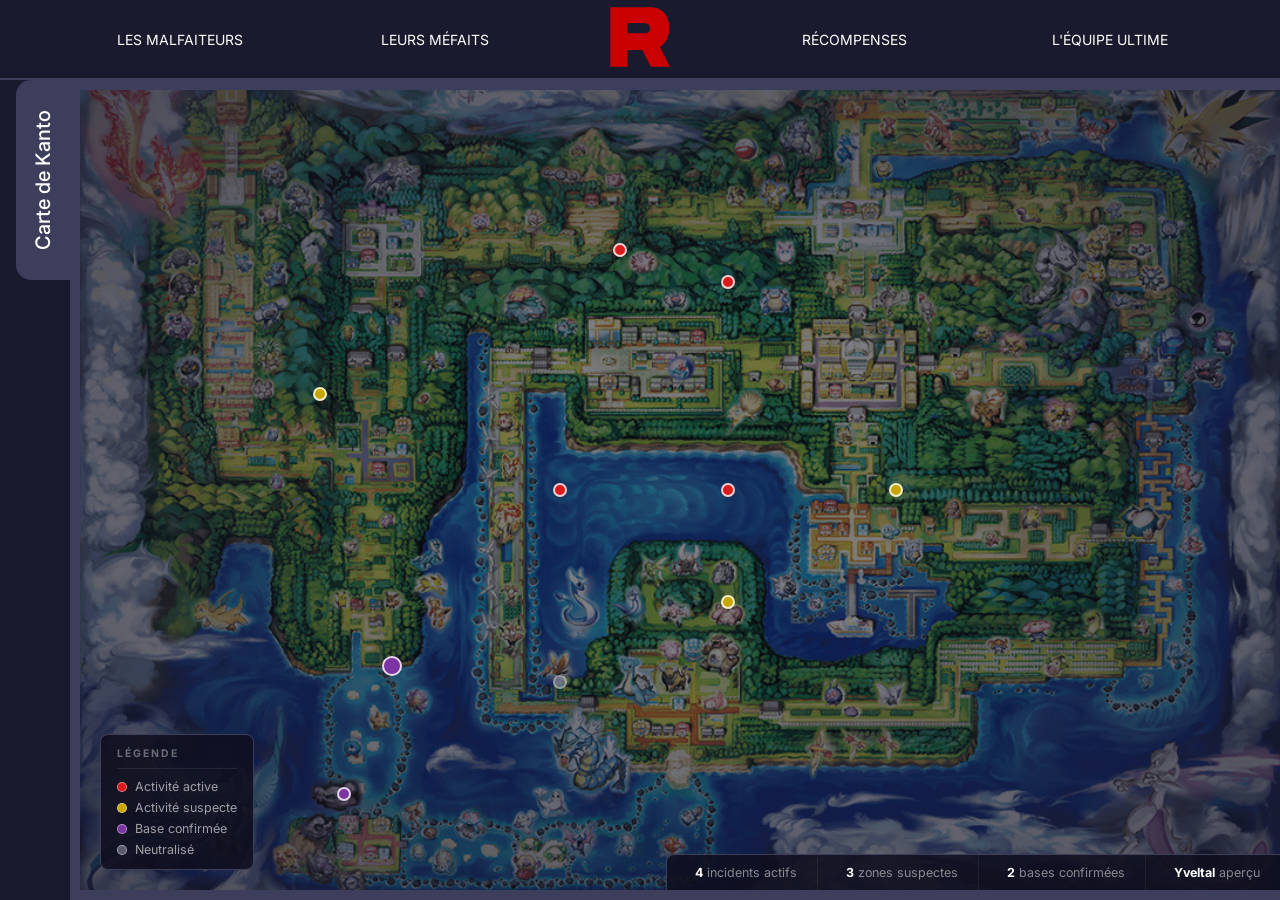
==== carte-kanto.html @ 376a5fc6 "uwu" ====
<!DOCTYPE html>
<html lang="fr">
    <head>
        <meta charset="UTF-8">
        <meta name="viewport" content="width=device-width, initial-scale=1.0">
        <title>Carte de Kanto - Projet R</title>
        <link rel="stylesheet" href="./static/styles/styles.css">
        <link rel="stylesheet" href="./static/styles/header.css">
        <link rel="stylesheet" href="./static/styles/carte-kanto.css">
        <link href="https://cdn.boxicons.com/3.0.8/fonts/basic/boxicons.min.css" rel="stylesheet">
    </head>
    <body>
        <div class="header">
            <nav>
                <div class="nav-left">
                    <div class="dropdown">
                        <div class="dropdown-toggle">
                            Les malfaiteurs
                            <i class="bx bx-chevron-down"></i>
                        </div>
                        <ul>
                            <li><a href="./chef.html">Le chef</a></li>
                            <li><a href="./sous-fifres.html">Les sous-fifres</a></li>
                        </ul>
                    </div>
                    <div class="dropdown">
                        <div class="dropdown-toggle">
                            Leurs méfaits
                            <i class="bx bx-chevron-down"></i>
                        </div>
                        <ul>
                            <li><a href="./journal.html">Journal</a></li>
                            <li><a href="./signaler-mefait.html">Signaler un méfait</a></li>
                            <li><a href="./carte-kanto.html">Carte de Kanto</a></li>
                        </ul>
                    </div>
                </div>
                <a href="/" class="nav-logo">
                    <img src="./static/images/logo.png" alt="Logo" class="logo">
                </a>
                <div class="nav-right">
                    <a href="./recompenses.html" class="nav-btn">Récompenses</a>
                    <a href="./equipe-ultime.html" class="nav-btn">L'équipe ultime</a>
                </div>
            </nav>
        </div>

        <main>
            <div class="map-wrapper" id="map-top">
                <div class="title">
                    <h1>Carte de Kanto</h1>
                </div>
                <section class="map-container">

                    <!-- Image de fond — remplacer par ./static/images/kanto-map.png -->
                    <img src="./static/images/kanto-map.png" alt="Carte de Kanto" class="map-bg">
                    <div class="map-overlay"></div>

                    <!-- ══ MARQUEURS ══════════════════════════════ -->
                    <div class="markers">

                        <!-- Jadielle Ville — QG Giovanni -->
                        <div class="marker tip-right marker-boss" style="left: 26%; top: 72%">
                            <div class="marker-dot dot-purple"></div>
                            <div class="marker-card card-boss">
                                <h4><i class="bx bx-crown"></i> Jadielle Ville</h4>
                                <p><strong>Arène de Giovanni.</strong> Le champion d'arène cache sa véritable identité de chef de la Team Rocket. Centre de commandement principal. Ethernatos serait détenu ici.</p>
                                <span class="status-badge status-confirme">QG Principal</span>
                            </div>
                        </div>

                        <!-- Cramois'Île — Labo Mewtwo -->
                        <div class="marker tip-right" style="left: 22%; top: 88%">
                            <div class="marker-dot dot-purple"></div>
                            <div class="marker-card">
                                <h4>Cramois'Île</h4>
                                <p><strong>Ancien laboratoire du Projet Mewtwo.</strong> Partiellement détruit lors de l'évasion de Mewtwo. Des expériences continuent dans les sous-sols.</p>
                                <span class="status-badge status-confirme">Base scientifique</span>
                            </div>
                        </div>

                        <!-- Céladopole — Casino -->
                        <div class="marker" style="left: 40%; top: 50%">
                            <div class="marker-dot dot-red"></div>
                            <div class="marker-card">
                                <h4>Céladopole</h4>
                                <p><strong>Casino clandestin.</strong> Façade légale pour le blanchiment d'argent. Accès secret vers une base souterraine. Miaouss Gigamax y a été aperçu récemment.</p>
                                <span class="status-badge status-actif">Activité intense</span>
                            </div>
                        </div>

                        <!-- Safrania — Tour Silph -->
                        <div class="marker" style="left: 54%; top: 50%">
                            <div class="marker-dot dot-red"></div>
                            <div class="marker-card">
                                <h4>Safrania</h4>
                                <p><strong>Tour Silph sous surveillance.</strong> Giovanni a tenté de voler la Master Ball. Des agents infiltrés dans l'entreprise surveillent les nouvelles technologies.</p>
                                <span class="status-badge status-actif">Infiltration active</span>
                            </div>
                        </div>

                        <!-- Azuria — Grotte Mewtwo -->
                        <div class="marker tip-bottom" style="left: 54%; top: 24%">
                            <div class="marker-dot dot-red"></div>
                            <div class="marker-card">
                                <h4>Azuria</h4>
                                <p><strong>Grotte Azurée.</strong> Dernier repaire connu de Mewtwo. La Team Rocket tente de le recapturer. Jessie et James ont été vus dans les environs avec Giratina.</p>
                                <span class="status-badge status-actif">Opération en cours</span>
                            </div>
                        </div>

                        <!-- Carminha -->
                        <div class="marker tip-right" style="left: 20%; top: 38%">
                            <div class="marker-dot dot-gold"></div>
                            <div class="marker-card">
                                <h4>Carminha</h4>
                                <p><strong>Point de recrutement.</strong> Des agents approchent les dresseurs débutants. Proposition de "partenariat" suspecté d'être du recrutement forcé.</p>
                                <span class="status-badge status-suspecte">Recrutement</span>
                            </div>
                        </div>

                        <!-- Lavanville — Tour Pokémon -->
                        <div class="marker" style="left: 68%; top: 50%">
                            <div class="marker-dot dot-gold"></div>
                            <div class="marker-card">
                                <h4>Lavanville</h4>
                                <p><strong>Tour Pokémon.</strong> Branette (Pokémon de Jessie) a été créée ici selon nos sources. Des perturbations spectrales anormales détectées.</p>
                                <span class="status-badge status-suspecte">Activité spectrale</span>
                            </div>
                        </div>

                        <!-- Argenta -->
                        <div class="marker" style="left: 54%; top: 64%">
                            <div class="marker-dot dot-gold"></div>
                            <div class="marker-card">
                                <h4>Argenta</h4>
                                <p><strong>Port de contrebande.</strong> James utilise le ferry pour transporter Sepiatroce et des Pokémon volés vers d'autres régions.</p>
                                <span class="status-badge status-suspecte">Trafic maritime</span>
                            </div>
                        </div>

                        <!-- Route 24 — Apparition Yveltal -->
                        <div class="marker tip-bottom" style="left: 45%; top: 20%">
                            <div class="marker-dot dot-red"></div>
                            <div class="marker-card">
                                <h4>Route 24</h4>
                                <p><strong>ALERTE : Yveltal aperçu.</strong> Le Pokémon de la Destruction de James a été vu absorbant l'énergie vitale de la végétation. Zone à éviter absolument.</p>
                                <span class="status-badge status-actif">DANGER MORTEL</span>
                            </div>
                        </div>

                        <!-- Carmin sur Mer -->
                        <div class="marker" style="left: 40%; top: 74%">
                            <div class="marker-dot dot-gray"></div>
                            <div class="marker-card">
                                <h4>Carmin sur Mer</h4>
                                <p><strong>Base neutralisée.</strong> Ancienne planque démantelée par l'Interpol. Mais attention : des agents pourraient revenir.</p>
                                <span class="status-badge status-inactif">Neutralisé</span>
                            </div>
                        </div>

                    </div>
                    <!-- ══ FIN MARQUEURS ══════════════════════════ -->

                    <!-- Légende -->
                    <div class="map-legend">
                        <div class="legend-title">Légende</div>
                        <div class="legend-item">
                            <span class="legend-dot dot-red"></span> Activité active
                        </div>
                        <div class="legend-item">
                            <span class="legend-dot dot-gold"></span> Activité suspecte
                        </div>
                        <div class="legend-item">
                            <span class="legend-dot dot-purple"></span> Base confirmée
                        </div>
                        <div class="legend-item">
                            <span class="legend-dot dot-gray"></span> Neutralisé
                        </div>
                    </div>

                    <!-- Barre de statut -->
                    <div class="map-statusbar">
                        <div class="statusbar-item">
                            <i class="bx bx-error-circle red"></i>
                            <span><strong>4</strong> incidents actifs</span>
                        </div>
                        <div class="statusbar-item">
                            <i class="bx bx-search-alt gold"></i>
                            <span><strong>3</strong> zones suspectes</span>
                        </div>
                        <div class="statusbar-item">
                            <i class="bx bx-building purple"></i>
                            <span><strong>2</strong> bases confirmées</span>
                        </div>
                        <div class="statusbar-item">
                            <i class="bx bx-ghost red"></i>
                            <span><strong>Yveltal</strong> aperçu</span>
                        </div>
                    </div>

                </section>
            </div>
        </main>
    </body>
</html>
---- static/styles/styles.css ----
@import url('https://fonts.googleapis.com/css2?family=Inter:wght@400;700&display=swap');

:root {
    --primary-color: #3D3D5C;
    --secondary-color: #DA1B1B;
    --third-color: #C8A600;
    --background-color: #1A1A2E;
    --text-color: white;
    
}

* {
    padding: 0;
    margin: 0;
    box-sizing: border-box;
    font-family: "Inter", sans-serif;
}

body {
    background-color: var(--background-color);
    color: var(--text-color);
    overflow-x: hidden;
}
---- static/styles/header.css ----
.header {
    background: var(--background-color);
    position: fixed;
    top: 0;
    left: 0;
    height: 80px;
    color: var(--text-color);
    border-bottom: 2px solid var(--primary-color);
    width: 100%;
    z-index: 1000;
}

.header nav {
    height: 100%;
    width: 100%;
    display: flex;
    justify-content: space-between;
    align-items: center;
    padding: 0 50px;
    gap: 50px;
}

.dropdown {
    height: 100%;
    position: relative;
}

.dropdown-toggle {
    cursor: pointer;
    display: flex;
    align-items: center;
    height: 100%;
}

.dropdown-toggle i {
    margin-left: 5px;
    font-size: 20px;
}

.dropdown ul {
    position: absolute;
    top: 100%;
    left: 0;
    width: 100%;
    background-color: var(--background-color);
    list-style: none;
    display: none;
    border: 2px solid var(--primary-color);
    text-align: center;
}

.dropdown:hover ul {
    display: block;
}

.dropdown ul li {
    border-bottom: 2px solid var(--primary-color);
}

.dropdown ul li:last-child {
    border-bottom: none;
}

.dropdown ul li a {
    
    padding: 10px 20px;
    width: 100%;
    height: 100%;
    display: flex;
    justify-content: center;
    align-items: center;
    text-decoration: none;
    color: var(--text-color);
}

.nav-left,
.nav-right {
    height : 100%;
    display: flex;
    align-items: center;
    justify-content: space-around;
    flex: 1;
}

.nav-logo .logo {
    width: 60px;
    height: 60px;
}

.nav-btn {
    position: relative;
    text-decoration: none;
    margin-left: 20px;
}

.dropdown-toggle,
.nav-btn,
.dropdown ul li a {
    font-size: 14px;
    font-weight: 400;
    text-transform: uppercase;
    color: var(--text-color);
    letter-spacing: 6%;
}

.dropdown ul li:hover {
    background-color: var(--primary-color);
}

.nav-right a::before {
    content: "";
    position: absolute;
    bottom: -4px;
    right: 0;
    width: 0;
    height: 1px;
    background-color: var(--text-color);
    transition: width 0.3s ease;
    transform-origin: left;
}

.nav-right a:hover::before {
    width: 100%;
    left: 0;
    transform: right;
}

/* ── Responsive ─────────────────────────────────── */

@media (max-width: 900px) {
    .header nav {
        padding: 0 20px;
        gap: 20px;
    }

    .dropdown-toggle,
    .nav-btn,
    .dropdown ul li a {
        font-size: 12px;
        letter-spacing: 1px;
    }

    .nav-logo .logo {
        width: 50px;
        height: 50px;
    }

    .nav-btn {
        margin-left: 10px;
    }
}

@media (max-width: 700px) {
    .header {
        height: 60px;
    }

    .header nav {
        padding: 0 15px;
        gap: 10px;
    }

    .dropdown-toggle,
    .nav-btn,
    .dropdown ul li a {
        font-size: 10px;
        letter-spacing: 0.5px;
    }

    .nav-logo .logo {
        width: 40px;
        height: 40px;
    }

    .dropdown-toggle i {
        font-size: 14px;
    }

    .nav-btn {
        margin-left: 5px;
    }
}

@media (max-width: 500px) {
    .nav-left,
    .nav-right {
        flex-direction: column;
        gap: 2px;
    }

    .dropdown-toggle,
    .nav-btn {
        font-size: 9px;
    }
}
---- static/styles/carte-kanto.css ----
main {
    padding-top: 80px;
    min-height: 100vh;
    width: 100%;
    display: flex;
    align-items: center;
    justify-content: flex-end;
}

.map-wrapper {
    position: relative;
    animation: slideRight 2s ease;
}

.title {
    position: absolute;
    top: 0;
    right: 100%;
    transform: rotate(-90deg) translateY(-100%);
    transform-origin: top right;
    border-radius: 15px 15px 0 0;
    background-color: var(--primary-color);
    padding: 15px 30px;
    white-space: nowrap;
}

.title h1 {
    color: var(--text-color);
    font-size: 20px;
    letter-spacing: 50%;
    font-weight: 500;
}

@keyframes slideRight {
    from { transform: translateX(100%); }
    to   { transform: translateX(0); }
}

/* ── Conteneur carte ─────────────────────────── */

.map-container {
    background-color: #0d0d1a;
    border: 10px solid var(--primary-color);
    border-right: 0;
    width: calc(100vw - 70px);
    height: calc(100vh - 80px);
    position: relative;
    overflow: hidden;
}

/* ── Image de fond ───────────────────────────── */

.map-bg {
    width: 100%;
    height: 100%;
    object-fit: cover;
    object-position: center center;
    opacity: 0.5;
    display: block;
}

.map-overlay {
    position: absolute;
    inset: 0;
    background:
        radial-gradient(ellipse at 50% 50%, rgba(26, 26, 46, 0.05) 30%, rgba(26, 26, 46, 0.55) 100%),
        repeating-linear-gradient(0deg,   transparent, transparent 59px, rgba(61, 61, 92, 0.12) 60px),
        repeating-linear-gradient(90deg,  transparent, transparent 59px, rgba(61, 61, 92, 0.12) 60px);
    pointer-events: none;
    z-index: 1;
}

/* ── Marqueurs ───────────────────────────────── */

.markers {
    position: absolute;
    inset: 0;
    z-index: 2;
}

.marker {
    position: absolute;
    transform: translate(-50%, -50%);
    cursor: default;
}

.marker-dot {
    width: 14px;
    height: 14px;
    border-radius: 50%;
    border: 2px solid rgba(255, 255, 255, 0.8);
    transition: transform 0.2s ease;
    position: relative;
    z-index: 1;
}

.marker:hover .marker-dot {
    transform: scale(1.5);
}

/* Couleurs */
.dot-red    { background-color: var(--secondary-color); }
.dot-gold   { background-color: var(--third-color); }
.dot-purple { background-color: #7B34A2; }
.dot-gray   { background-color: rgba(200, 200, 220, 0.4); border-color: rgba(255, 255, 255, 0.3); }

/* Pulsations (seulement sur les marker-dot) */
.marker-dot.dot-red    { animation: pulse-red    2.2s ease-out infinite; }
.marker-dot.dot-gold   { animation: pulse-gold   2.5s ease-out infinite; }
.marker-dot.dot-purple { animation: pulse-purple 2.8s ease-out infinite; }

@keyframes pulse-red {
    0%   { box-shadow: 0 0 0 0  rgba(218, 27, 27, 0.7); }
    70%  { box-shadow: 0 0 0 12px rgba(218, 27, 27, 0); }
    100% { box-shadow: 0 0 0 0  rgba(218, 27, 27, 0); }
}
@keyframes pulse-gold {
    0%   { box-shadow: 0 0 0 0  rgba(200, 166, 0, 0.7); }
    70%  { box-shadow: 0 0 0 12px rgba(200, 166, 0, 0); }
    100% { box-shadow: 0 0 0 0  rgba(200, 166, 0, 0); }
}
@keyframes pulse-purple {
    0%   { box-shadow: 0 0 0 0  rgba(123, 52, 162, 0.7); }
    70%  { box-shadow: 0 0 0 12px rgba(123, 52, 162, 0); }
    100% { box-shadow: 0 0 0 0  rgba(123, 52, 162, 0); }
}

/* ── Tooltip ─────────────────────────────────── */

.marker-card {
    position: absolute;
    bottom: calc(100% + 14px);
    left: 50%;
    transform: translateX(-50%) translateY(6px);
    background-color: rgba(14, 14, 30, 0.97);
    border: 1px solid var(--primary-color);
    border-radius: 8px;
    padding: 12px 14px;
    width: 215px;
    pointer-events: none;
    opacity: 0;
    transition: opacity 0.2s ease, transform 0.2s ease;
    z-index: 10;
}

.marker-card::after {
    content: '';
    position: absolute;
    top: 100%;
    left: 50%;
    transform: translateX(-50%);
    border: 6px solid transparent;
    border-top-color: var(--primary-color);
}

.marker:hover .marker-card {
    opacity: 1;
    transform: translateX(-50%) translateY(0);
}

/* Tooltip à droite (marqueurs bord gauche) */
.marker.tip-right .marker-card {
    bottom: auto;
    top: 50%;
    left: calc(100% + 14px);
    transform: translateY(-50%) translateX(-6px);
}
.marker.tip-right .marker-card::after {
    top: 50%;
    left: auto;
    right: 100%;
    transform: translateY(-50%);
    border-top-color: transparent;
    border-right-color: var(--primary-color);
}
.marker.tip-right:hover .marker-card {
    transform: translateY(-50%) translateX(0);
}

/* Tooltip en bas (marqueurs bord haut) */
.marker.tip-bottom .marker-card {
    top: calc(100% + 14px);
    bottom: auto;
    transform: translateX(-50%) translateY(-6px);
}
.marker.tip-bottom .marker-card::after {
    top: auto;
    bottom: 100%;
    border-top-color: transparent;
    border-bottom-color: var(--primary-color);
}
.marker.tip-bottom:hover .marker-card {
    transform: translateX(-50%) translateY(0);
}

.marker-card h4 {
    font-size: 0.88rem;
    font-weight: 700;
    color: var(--text-color);
    margin: 0 0 5px 0;
}

.marker-card p {
    font-size: 0.75rem;
    color: rgba(255, 255, 255, 0.48);
    margin: 0 0 8px 0;
    line-height: 1.5;
}

.status-badge {
    display: inline-block;
    padding: 2px 10px;
    border-radius: 20px;
    font-size: 0.65rem;
    font-weight: 700;
    text-transform: uppercase;
    letter-spacing: 0.5px;
}

.status-actif    { background-color: rgba(218, 27, 27, 0.2);  color: #ff8888; border: 1px solid var(--secondary-color); }
.status-suspecte { background-color: rgba(200, 166, 0, 0.2);  color: #ffe580; border: 1px solid var(--third-color); }
.status-confirme { background-color: rgba(123, 52, 162, 0.2); color: #d4a0ff; border: 1px solid #7B34A2; }
.status-inactif  { background-color: rgba(255, 255, 255, 0.04); color: rgba(255,255,255,0.3); border: 1px solid rgba(255,255,255,0.1); }

/* Marqueur Boss (Giovanni) */
.marker.marker-boss .marker-dot {
    width: 20px;
    height: 20px;
    animation: bossPulse 1.5s ease-in-out infinite;
}

@keyframes bossPulse {
    0%, 100% { box-shadow: 0 0 0 0 rgba(123, 52, 162, 0.7), 0 0 20px rgba(218, 27, 27, 0.5); }
    50% { box-shadow: 0 0 0 15px rgba(123, 52, 162, 0), 0 0 30px rgba(218, 27, 27, 0.8); }
}

.marker-card.card-boss {
    border-color: var(--secondary-color);
    background: linear-gradient(135deg, rgba(80, 0, 0, 0.95) 0%, rgba(14, 14, 30, 0.97) 100%);
}

.marker-card.card-boss h4 {
    color: var(--secondary-color);
    display: flex;
    align-items: center;
    gap: 6px;
}

.marker-card.card-boss h4 i {
    font-size: 1rem;
}

.marker-card p strong {
    color: var(--text-color);
}

/* ── Légende ─────────────────────────────────── */

.map-legend {
    position: absolute;
    bottom: 20px;
    left: 20px;
    background-color: rgba(14, 14, 30, 0.88);
    border: 1px solid var(--primary-color);
    border-radius: 8px;
    padding: 12px 16px;
    z-index: 3;
}

.legend-title {
    font-size: 0.65rem;
    font-weight: 700;
    text-transform: uppercase;
    letter-spacing: 2px;
    color: rgba(255, 255, 255, 0.38);
    margin-bottom: 10px;
    padding-bottom: 8px;
    border-bottom: 1px solid rgba(255, 255, 255, 0.08);
}

.legend-item {
    display: flex;
    align-items: center;
    gap: 8px;
    font-size: 0.78rem;
    color: rgba(255, 255, 255, 0.6);
    margin-bottom: 6px;
}

.legend-item:last-child { margin-bottom: 0; }

.legend-dot {
    width: 10px;
    height: 10px;
    border-radius: 50%;
    flex-shrink: 0;
    border: 1.5px solid rgba(255, 255, 255, 0.45);
}

/* ── Barre de statut ─────────────────────────── */

.map-statusbar {
    position: absolute;
    bottom: 0;
    right: 0;
    display: flex;
    align-items: stretch;
    z-index: 3;
    background-color: rgba(14, 14, 30, 0.88);
    border-top: 1px solid var(--primary-color);
    border-left: 1px solid var(--primary-color);
    border-radius: 8px 0 0 0;
}

.statusbar-item {
    display: flex;
    align-items: center;
    gap: 8px;
    padding: 10px 20px;
    font-size: 0.78rem;
    color: rgba(255, 255, 255, 0.5);
    border-right: 1px solid rgba(255, 255, 255, 0.06);
}

.statusbar-item:last-child { border-right: none; }

.statusbar-item i { font-size: 1rem; }
.statusbar-item i.red    { color: var(--secondary-color); }
.statusbar-item i.gold   { color: var(--third-color); }
.statusbar-item i.purple { color: #9B54C2; }
.statusbar-item strong   { color: var(--text-color); }

/* ── Responsive ──────────────────────────────── */

@media (max-width: 700px) {
    .map-legend { bottom: 52px; }
    .statusbar-item { padding: 8px 12px; font-size: 0.72rem; }
}

@media (max-width: 480px) {
    .statusbar-item span  { display: none; }
    .statusbar-item       { padding: 8px 10px; }
    .map-legend           { display: none; }

    .marker-card {
        width: 180px;
        padding: 10px;
    }

    .marker-card h4 {
        font-size: 0.8rem;
    }

    .marker-card p {
        font-size: 0.7rem;
    }
}
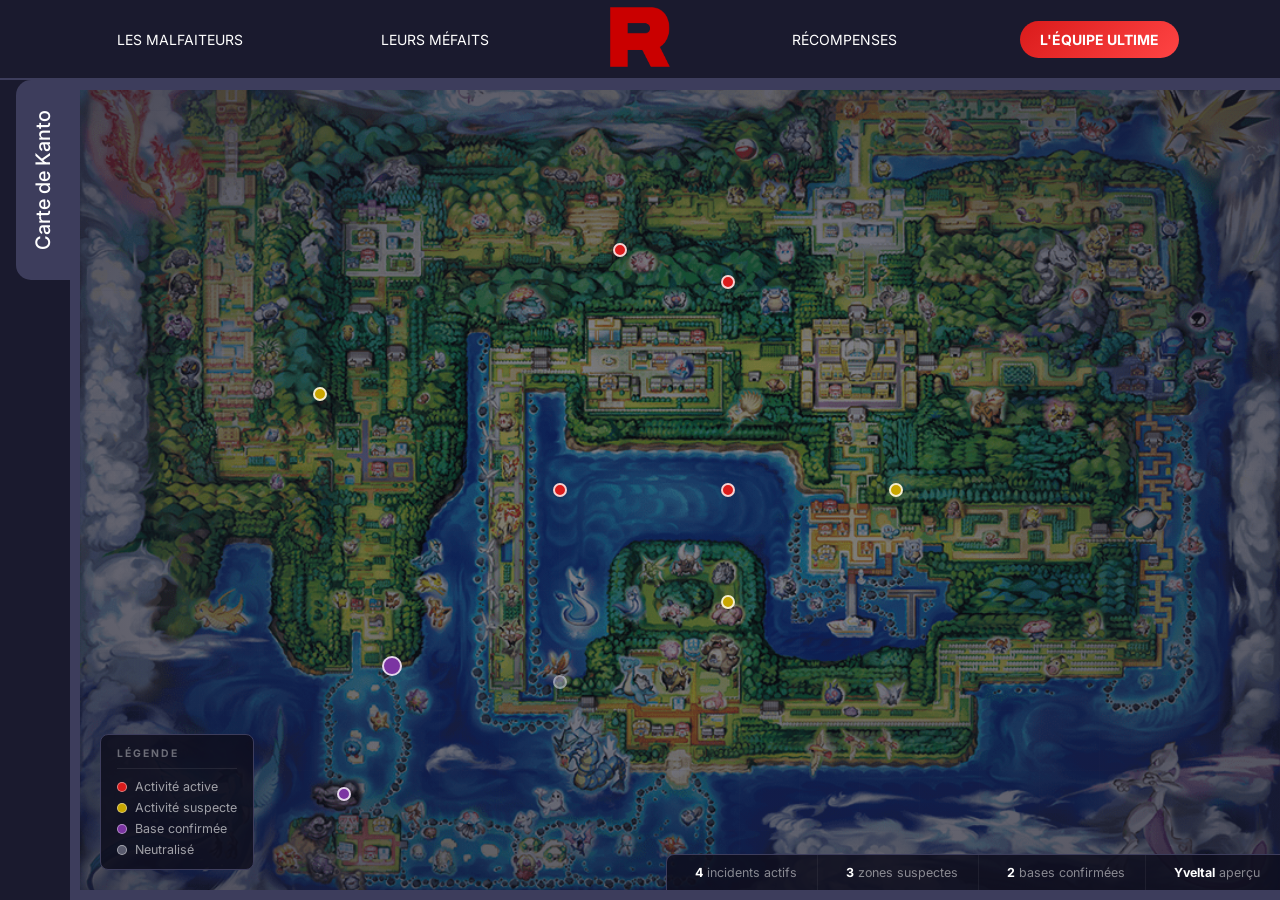
==== commit d0812d77: "uwu ta graaaaand mèèèèère" ====
--- a/carte-kanto.html
+++ b/carte-kanto.html
@@ -40,7 +40,7 @@
                 </a>
                 <div class="nav-right">
                     <a href="./recompenses.html" class="nav-btn">Récompenses</a>
-                    <a href="./equipe-ultime.html" class="nav-btn">L'équipe ultime</a>
+                    <a href="./equipe-ultime.html" class="nav-btn nav-cta">L'équipe ultime</a>
                 </div>
             </nav>
         </div>
--- a/static/styles/header.css
+++ b/static/styles/header.css
@@ -125,6 +125,31 @@
     transform: right;
 }
 
+/* CTA Button */
+.nav-btn.nav-cta {
+    background: linear-gradient(135deg, var(--secondary-color) 0%, #ff4444 100%);
+    padding: 10px 20px;
+    border-radius: 25px;
+    color: white;
+    font-weight: 700;
+    transition: all 0.3s ease;
+    animation: ctaGlow 2s ease-in-out infinite;
+}
+
+.nav-btn.nav-cta::before {
+    display: none;
+}
+
+.nav-btn.nav-cta:hover {
+    transform: scale(1.05);
+    box-shadow: 0 5px 25px rgba(218, 27, 27, 0.5);
+}
+
+@keyframes ctaGlow {
+    0%, 100% { box-shadow: 0 0 10px rgba(218, 27, 27, 0.3); }
+    50% { box-shadow: 0 0 20px rgba(218, 27, 27, 0.6); }
+}
+
 /* ── Responsive ─────────────────────────────────── */
 
 @media (max-width: 900px) {
